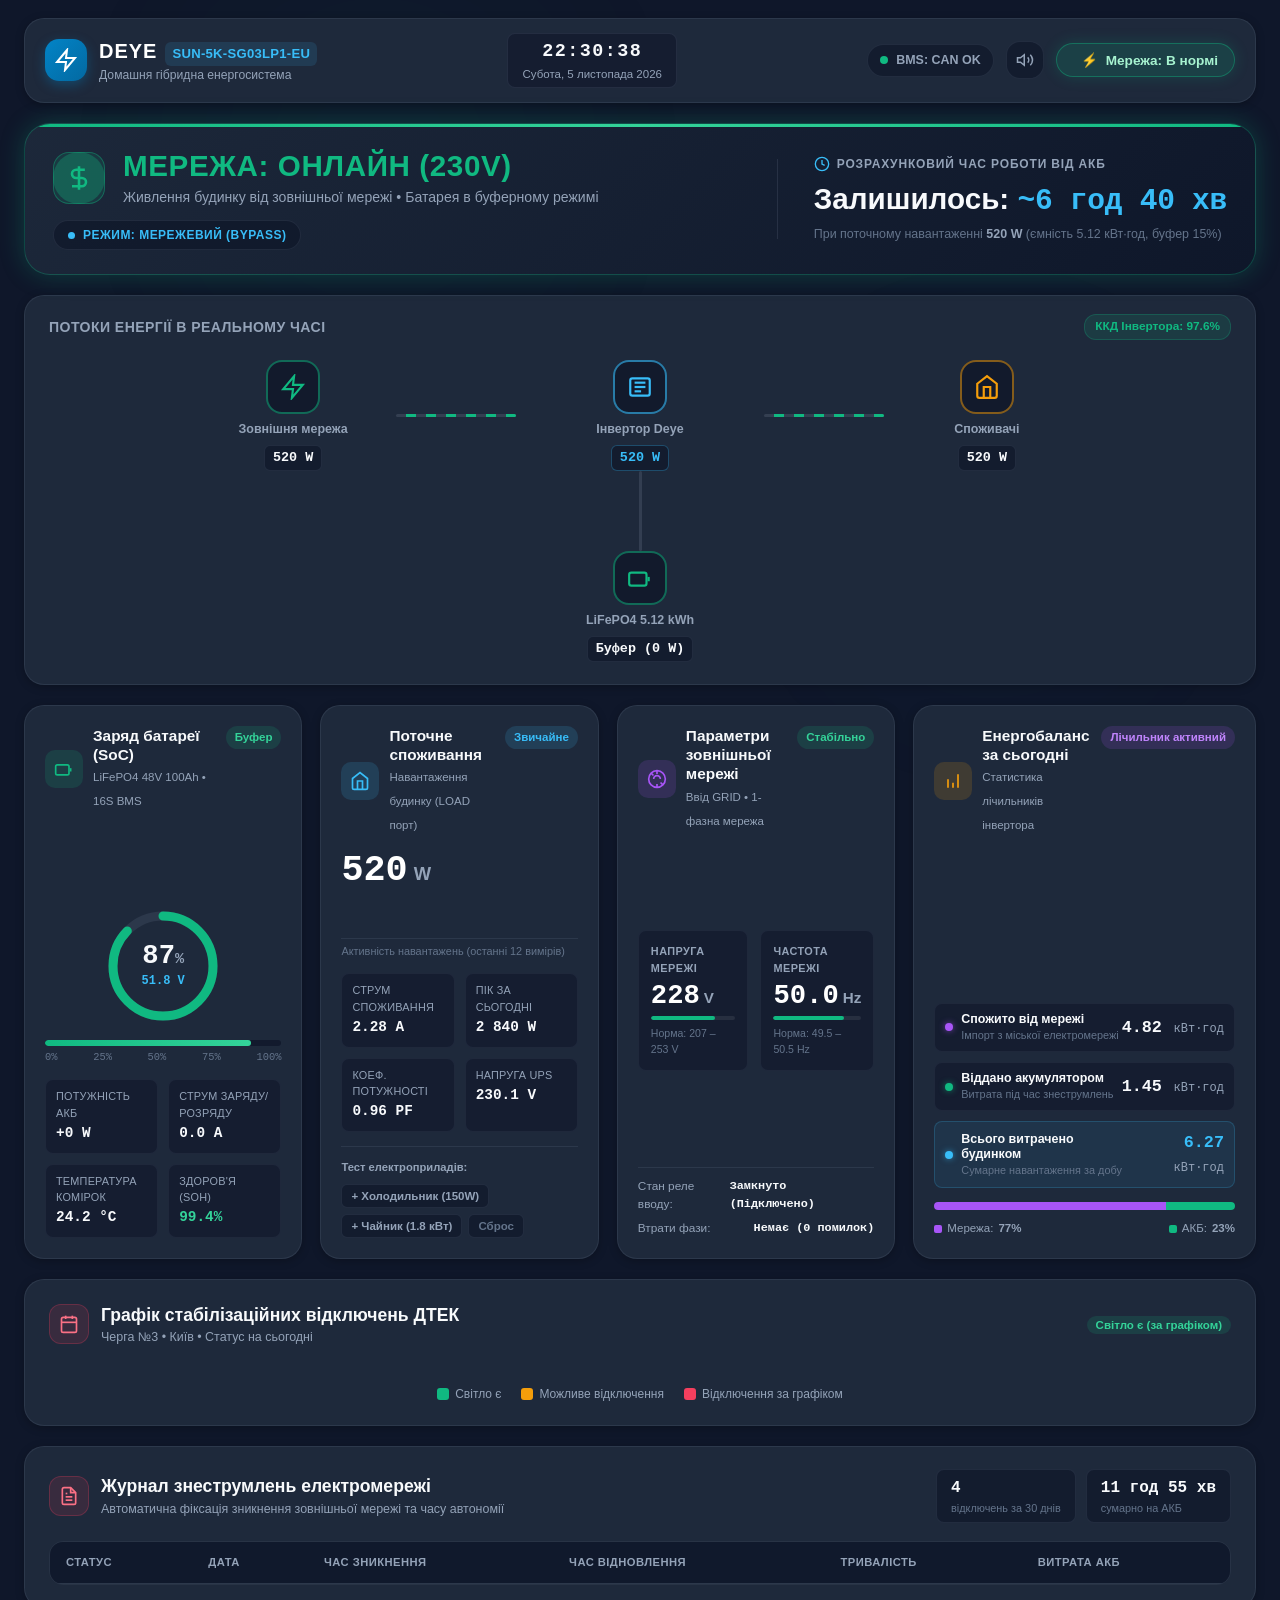
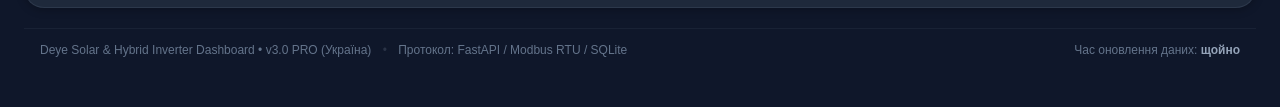
==== index.html @ be6730ac "Add files via upload" ====
<!DOCTYPE html>
<html lang="uk">
<head>
  <meta charset="UTF-8">
  <meta name="viewport" content="width=device-width, initial-scale=1.0, maximum-scale=1.0, user-scalable=no">
  <title>Deye Inverter — Домашня енергосистема</title>
  <link rel="stylesheet" href="styles.css">
</head>
<body>
  <!-- Фонові світлові ефекти -->
  <div class="bg-glow bg-glow-1"></div>
  <div class="bg-glow bg-glow-2"></div>

  <div class="app-container">
    <!-- Шапка сторінки -->
    <header class="header">
      <div class="header-brand">
        <div class="brand-icon">
          <svg viewBox="0 0 24 24" fill="none" stroke="currentColor" stroke-width="2">
            <polygon points="13 2 3 14 12 14 11 22 21 10 12 10 13 2"></polygon>
          </svg>
        </div>
        <div>
          <div class="brand-title">
            <span class="brand-name">DEYE</span>
            <span class="brand-model">SUN-5K-SG03LP1-EU</span>
          </div>
          <div class="brand-subtitle">Домашня гібридна енергосистема</div>
        </div>
      </div>

      <div class="header-center">
        <div class="clock-widget">
          <div class="clock-time" id="clockTime">12:00:00</div>
          <div class="clock-date" id="clockDate">Четвер, 22 жовтня 2026</div>
        </div>
      </div>

      <div class="header-controls">
        <div class="bms-status">
          <span class="status-dot pulse-green" id="bmsDot"></span>
          <span class="bms-text">BMS: CAN OK</span>
        </div>

        <button class="sound-toggle-btn" id="soundToggleBtn" title="Звукові сповіщення">
          <svg id="soundIconOn" viewBox="0 0 24 24" fill="none" stroke="currentColor" stroke-width="2">
            <polygon points="11 5 6 9 2 9 2 15 6 15 11 19 11 5"></polygon>
            <path d="M19.07 4.93a10 10 0 0 1 0 14.14M15.54 8.46a5 5 0 0 1 0 7.07"></path>
          </svg>
          <svg id="soundIconOff" viewBox="0 0 24 24" fill="none" stroke="currentColor" stroke-width="2" class="hidden">
            <polygon points="11 5 6 9 2 9 2 15 6 15 11 19 11 5"></polygon>
            <line x1="23" y1="9" x2="17" y2="15"></line>
            <line x1="17" y1="9" x2="23" y2="15"></line>
          </svg>
        </button>

        <!-- Перемикач симуляції мережі -->
        <div class="sim-switch-wrapper">
          <button class="sim-switch-btn" id="gridToggleBtn" aria-label="Симуляція відключення мережі">
            <span class="switch-slider"></span>
            <span class="switch-content">
              <span class="switch-icon">⚡</span>
              <span class="switch-text" id="gridSwitchText">Мережа: В нормі</span>
            </span>
          </button>
        </div>
      </div>
    </header>

    <!-- 1. Головний баннер статусу мережі та прогнозу роботи -->
    <section class="network-banner" id="networkBanner">
      <div class="banner-main-status">
        <div class="status-indicator-badge" id="statusBadge">
          <span class="radar-ping" id="radarPing"></span>
          <span class="status-icon" id="statusIcon">
            <svg viewBox="0 0 24 24" fill="none" stroke="currentColor" stroke-width="2.2">
              <path d="M12 2v20M17 5H9.5a3.5 3.5 0 0 0 0 7h5a3.5 3.5 0 0 1 0 7H6"></path>
            </svg>
          </span>
          <div class="status-text-group">
            <div class="status-headline" id="gridHeadline">МЕРЕЖА: ОНЛАЙН (230V)</div>
            <div class="status-subtext" id="gridSubtext">Живлення будинку від зовнішньої мережі • Батарея в буферному режимі</div>
          </div>
        </div>

        <div class="status-mode-tag" id="modeTag">
          <span class="mode-bullet"></span>
          <span id="modeTagText">РЕЖИМ: МЕРЕЖЕВИЙ (BYPASS)</span>
        </div>
      </div>

      <div class="banner-divider"></div>

      <div class="banner-runtime">
        <div class="runtime-caption">
          <svg viewBox="0 0 24 24" fill="none" stroke="currentColor" stroke-width="2">
            <circle cx="12" cy="12" r="10"></circle>
            <polyline points="12 6 12 12 16 14"></polyline>
          </svg>
          <span>РОЗРАХУНКОВИЙ ЧАС РОБОТИ ВІД АКБ</span>
        </div>
        <div class="runtime-value" id="runtimeValue">
          Залишилось: <span class="highlight" id="runtimeHighlight">~6 год 40 хв</span>
        </div>
        <div class="runtime-sub" id="runtimeSub">
          При поточному навантаженні <strong id="runtimeLoadRef">520 W</strong> (ємність 5.12 кВт·год, буфер 15%)
        </div>
      </div>
    </section>

    <!-- Схема потоків енергії (Power Flow) -->
    <section class="power-flow-section">
      <div class="flow-card">
        <div class="flow-header">
          <span class="flow-title">Потоки енергії в реальному часі</span>
          <span class="flow-badge" id="inverterEfficiency">ККД Інвертора: 97.6%</span>
        </div>
        <div class="flow-diagram">
          <!-- Вузол: Мережа -->
          <div class="flow-node" id="nodeGrid">
            <div class="node-icon grid-icon">
              <svg viewBox="0 0 24 24" fill="none" stroke="currentColor" stroke-width="2">
                <path d="M13 2L3 14h9l-1 8 10-12h-9l1-8z"></path>
              </svg>
            </div>
            <div class="node-label">Зовнішня мережа</div>
            <div class="node-val" id="flowGridVal">520 W</div>
          </div>

          <!-- Лінія Мережа -> Інвертор -->
          <div class="flow-line-wrap flow-line-left">
            <div class="flow-line" id="lineGridToInv">
              <span class="flow-particles active"></span>
            </div>
          </div>

          <!-- Центральний вузол: Інвертор Deye -->
          <div class="flow-node center-node" id="nodeInverter">
            <div class="node-icon deye-icon">
              <svg viewBox="0 0 24 24" fill="none" stroke="currentColor" stroke-width="2">
                <rect x="3" y="4" width="18" height="16" rx="2"></rect>
                <line x1="7" y1="8" x2="17" y2="8"></line>
                <line x1="7" y1="12" x2="17" y2="12"></line>
                <line x1="7" y1="16" x2="13" y2="16"></line>
              </svg>
            </div>
            <div class="node-label">Інвертор Deye</div>
            <div class="node-val highlight-val" id="flowInverterVal">520 W</div>
          </div>

          <!-- Лінія Інвертор -> Будинок -->
          <div class="flow-line-wrap flow-line-right">
            <div class="flow-line" id="lineInvToHome">
              <span class="flow-particles active"></span>
            </div>
          </div>

          <!-- Вузол: Будинок / Навантаження -->
          <div class="flow-node" id="nodeHome">
            <div class="node-icon home-icon">
              <svg viewBox="0 0 24 24" fill="none" stroke="currentColor" stroke-width="2">
                <path d="M3 9l9-7 9 7v11a2 2 0 0 1-2 2H5a2 2 0 0 1-2-2z"></path>
                <polyline points="9 22 9 12 15 12 15 22"></polyline>
              </svg>
            </div>
            <div class="node-label">Споживачі</div>
            <div class="node-val" id="flowHomeVal">520 W</div>
          </div>

          <!-- Лінія Інвертор <-> Батарея (вертикальна) -->
          <div class="flow-line-wrap flow-line-bottom">
            <div class="flow-line flow-line-vert" id="lineInvToBat">
              <span class="flow-particles" id="batParticles"></span>
            </div>
          </div>

          <!-- Вузол: Батарея (внизу) -->
          <div class="flow-node bottom-node" id="nodeBattery">
            <div class="node-icon bat-icon">
              <svg viewBox="0 0 24 24" fill="none" stroke="currentColor" stroke-width="2">
                <rect x="2" y="7" width="16" height="12" rx="2"></rect>
                <line x1="20" y1="11" x2="20" y2="15"></line>
              </svg>
            </div>
            <div class="node-label">LiFePO4 5.12 kWh</div>
            <div class="node-val" id="flowBatVal">Буфер (0 W)</div>
          </div>
        </div>
      </div>
    </section>

    <!-- 2. Картки ключових параметрів інвертора -->
    <section class="cards-grid">
      <!-- Картка 1: Заряд батареї (SoC) -->
      <article class="metric-card card-battery" id="cardBattery">
        <div class="card-header">
          <div class="card-title-group">
            <div class="card-icon-badge battery-badge">
              <svg viewBox="0 0 24 24" fill="none" stroke="currentColor" stroke-width="2">
                <rect x="2" y="7" width="16" height="12" rx="2"></rect>
                <line x1="20" y1="11" x2="20" y2="15"></line>
              </svg>
            </div>
            <div>
              <h2 class="card-title">Заряд батареї (SoC)</h2>
              <span class="card-subtitle">LiFePO4 48V 100Ah • 16S BMS</span>
            </div>
          </div>
          <span class="card-pill pill-normal" id="batteryStatePill">Буфер</span>
        </div>

        <div class="card-main-metric">
          <div class="battery-dial-container">
            <svg class="battery-circular-gauge" viewBox="0 0 120 120">
              <circle class="gauge-bg" cx="60" cy="60" r="50" />
              <circle class="gauge-fill" id="batteryGaugeFill" cx="60" cy="60" r="50" />
            </svg>
            <div class="gauge-center-text">
              <span class="big-percent" id="batterySocText">87<span class="unit">%</span></span>
              <span class="gauge-state-text" id="batteryVoltsText">51.8 V</span>
            </div>
          </div>

          <div class="battery-details">
            <div class="meter-bar-container">
              <div class="meter-bar-track">
                <div class="meter-bar-fill" id="batteryBarFill" style="width: 87%;"></div>
              </div>
              <div class="meter-ticks">
                <span>0%</span>
                <span>25%</span>
                <span>50%</span>
                <span>75%</span>
                <span>100%</span>
              </div>
            </div>

            <div class="data-mini-grid">
              <div class="data-mini-item">
                <span class="mini-label">Потужність АКБ</span>
                <span class="mini-value" id="batteryPowerText">+0 W</span>
              </div>
              <div class="data-mini-item">
                <span class="mini-label">Струм заряду/розряду</span>
                <span class="mini-value" id="batteryCurrentText">0.0 A</span>
              </div>
              <div class="data-mini-item">
                <span class="mini-label">Температура комірок</span>
                <span class="mini-value" id="batteryTempText">24.2 °C</span>
              </div>
              <div class="data-mini-item">
                <span class="mini-label">Здоров'я (SOH)</span>
                <span class="mini-value color-green">99.4%</span>
              </div>
            </div>
          </div>
        </div>
      </article>

      <!-- Картка 2: Поточне споживання -->
      <article class="metric-card card-load" id="cardLoad">
        <div class="card-header">
          <div class="card-title-group">
            <div class="card-icon-badge load-badge">
              <svg viewBox="0 0 24 24" fill="none" stroke="currentColor" stroke-width="2">
                <path d="M3 9l9-7 9 7v11a2 2 0 0 1-2 2H5a2 2 0 0 1-2-2z"></path>
                <polyline points="9 22 9 12 15 12 15 22"></polyline>
              </svg>
            </div>
            <div>
              <h2 class="card-title">Поточне споживання</h2>
              <span class="card-subtitle">Навантаження будинку (LOAD порт)</span>
            </div>
          </div>
          <span class="card-pill pill-blue" id="loadStatusPill">Звичайне</span>
        </div>

        <div class="card-main-metric vertical-stack">
          <div class="large-value-display">
            <span class="value-number" id="homeLoadPower">520</span>
            <span class="value-unit">W</span>
          </div>

          <div class="load-sparkline-wrap">
            <div class="sparkline-bar-group" id="sparklineBars">
              <!-- Динамічно заповнюється в app.js -->
            </div>
            <div class="sparkline-sub">Активність навантажень (останні 12 вимірів)</div>
          </div>

          <div class="data-mini-grid">
            <div class="data-mini-item">
              <span class="mini-label">Струм споживання</span>
              <span class="mini-value" id="homeLoadCurrent">2.28 A</span>
            </div>
            <div class="data-mini-item">
              <span class="mini-label">Пік за сьогодні</span>
              <span class="mini-value" id="homePeakLoad">2 840 W</span>
            </div>
            <div class="data-mini-item">
              <span class="mini-label">Коеф. потужності</span>
              <span class="mini-value">0.96 PF</span>
            </div>
            <div class="data-mini-item">
              <span class="mini-label">Напруга UPS</span>
              <span class="mini-value" id="homeUpsVoltage">230.1 V</span>
            </div>
          </div>

          <!-- Швидкі симулятори навантажень -->
          <div class="quick-load-controls">
            <span class="quick-label">Тест електроприладів:</span>
            <div class="load-buttons-group">
              <button class="load-btn" data-device="fridge" id="btnFridge">+ Холодильник (150W)</button>
              <button class="load-btn" data-device="kettle" id="btnKettle">+ Чайник (1.8 кВт)</button>
              <button class="load-btn reset-btn" id="btnResetLoad">Сброс</button>
            </div>
          </div>
        </div>
      </article>

      <!-- Картка 3: Напруга та частота мережі -->
      <article class="metric-card card-grid" id="cardGrid">
        <div class="card-header">
          <div class="card-title-group">
            <div class="card-icon-badge grid-badge">
              <svg viewBox="0 0 24 24" fill="none" stroke="currentColor" stroke-width="2">
                <circle cx="12" cy="12" r="10"></circle>
                <path d="M8 12a4 4 0 0 1 8 0"></path>
                <path d="M12 2v4M12 18v4M4.93 4.93l2.83 2.83M16.24 16.24l2.83 2.83"></path>
              </svg>
            </div>
            <div>
              <h2 class="card-title">Параметри зовнішньої мережі</h2>
              <span class="card-subtitle">Ввід GRID • 1-фазна мережа</span>
            </div>
          </div>
          <span class="card-pill pill-green" id="gridQualityPill">Стабільно</span>
        </div>

        <div class="card-main-metric grid-params-split">
          <div class="param-half">
            <span class="param-title">НАПРУГА МЕРЕЖІ</span>
            <div class="param-big-val">
              <span class="value-number" id="gridVolts">228</span>
              <span class="value-unit">V</span>
            </div>
            <div class="param-status-bar">
              <div class="param-gauge-bar" id="gridVoltsBar" style="width: 76%;"></div>
            </div>
            <span class="param-norm">Норма: 207 – 253 V</span>
          </div>

          <div class="param-half">
            <span class="param-title">ЧАСТОТА МЕРЕЖІ</span>
            <div class="param-big-val">
              <span class="value-number" id="gridFreq">50.0</span>
              <span class="value-unit">Hz</span>
            </div>
            <div class="param-status-bar">
              <div class="param-gauge-bar" id="gridFreqBar" style="width: 80%;"></div>
            </div>
            <span class="param-norm">Норма: 49.5 – 50.5 Hz</span>
          </div>
        </div>

        <div class="grid-card-footer">
          <div class="grid-info-row">
            <span class="info-label">Стан реле вводу:</span>
            <span class="info-val" id="gridRelayState">Замкнуто (Підключено)</span>
          </div>
          <div class="grid-info-row">
            <span class="info-label">Втрати фази:</span>
            <span class="info-val" id="gridPhaseLoss">Немає (0 помилок)</span>
          </div>
        </div>
      </article>

      <!-- Картка 4: Спожито за сьогодні -->
      <article class="metric-card card-energy" id="cardEnergy">
        <div class="card-header">
          <div class="card-title-group">
            <div class="card-icon-badge energy-badge">
              <svg viewBox="0 0 24 24" fill="none" stroke="currentColor" stroke-width="2">
                <path d="M12 20v-6M6 20V10M18 20V4"></path>
              </svg>
            </div>
            <div>
              <h2 class="card-title">Енергобаланс за сьогодні</h2>
              <span class="card-subtitle">Статистика лічильників інвертора</span>
            </div>
          </div>
          <span class="card-pill pill-violet">Лічильник активний</span>
        </div>

        <div class="card-main-metric energy-details-stack">
          <!-- Від мережі -->
          <div class="energy-row">
            <div class="energy-row-info">
              <div class="energy-icon-bullet grid-bullet"></div>
              <div>
                <div class="energy-row-title">Спожито від мережі</div>
                <div class="energy-row-desc">Імпорт з міської електромережі</div>
              </div>
            </div>
            <div class="energy-row-val">
              <span class="energy-num" id="energyGridToday">4.82</span>
              <span class="energy-unit">кВт·год</span>
            </div>
          </div>

          <!-- Від батареї -->
          <div class="energy-row">
            <div class="energy-row-info">
              <div class="energy-icon-bullet bat-bullet"></div>
              <div>
                <div class="energy-row-title">Віддано акумулятором</div>
                <div class="energy-row-desc">Витрата під час знеструмлень</div>
              </div>
            </div>
            <div class="energy-row-val">
              <span class="energy-num" id="energyBatToday">1.45</span>
              <span class="energy-unit">кВт·год</span>
            </div>
          </div>

          <!-- Разом будинок -->
          <div class="energy-row total-row">
            <div class="energy-row-info">
              <div class="energy-icon-bullet home-bullet"></div>
              <div>
                <div class="energy-row-title">Всього витрачено будинком</div>
                <div class="energy-row-desc">Сумарне навантаження за добу</div>
              </div>
            </div>
            <div class="energy-row-val">
              <span class="energy-num highlight-num" id="energyTotalToday">6.27</span>
              <span class="energy-unit">кВт·год</span>
            </div>
          </div>

          <!-- Прогрес співвідношення джерел -->
          <div class="energy-ratio-bar">
            <div class="ratio-segment ratio-grid" id="ratioGridBar" style="width: 77%;" title="Мережа: 77%"></div>
            <div class="ratio-segment ratio-bat" id="ratioBatBar" style="width: 23%;" title="Батарея: 23%"></div>
          </div>
          <div class="ratio-legend">
            <span class="legend-item"><span class="legend-color grid-bg"></span> Мережа: <strong id="ratioGridPercent">77%</strong></span>
            <span class="legend-item"><span class="legend-color bat-bg"></span> АКБ: <strong id="ratioBatPercent">23%</strong></span>
          </div>
        </div>
      </article>
    </section>

    <!-- Блок: Графік відключень ДТЕК -->
    <section class="dtek-schedule-section">
      <div class="section-header">
        <div class="section-title-wrap">
          <div class="section-icon dtek-icon-badge">
            <svg viewBox="0 0 24 24" fill="none" stroke="currentColor" stroke-width="2">
              <rect x="3" y="4" width="18" height="18" rx="2" ry="2"></rect>
              <line x1="16" y1="2" x2="16" y2="6"></line>
              <line x1="8" y1="2" x2="8" y2="6"></line>
              <line x1="3" y1="10" x2="21" y2="10"></line>
            </svg>
          </div>
          <div>
            <h2 class="section-title">Графік стабілізаційних відключень ДТЕК</h2>
            <div class="section-subtitle" id="dtekSubtitle">Черга №3 • Київ • Статус на сьогодні</div>
          </div>
        </div>

        <div class="dtek-status-pill-wrap">
          <span class="card-pill pill-green" id="dtekStatusPill">Світло є (за графіком)</span>
        </div>
      </div>

      <!-- Погодинна шкала ДТЕК (00 - 23) -->
      <div class="dtek-timeline-container">
        <div class="dtek-hours-grid" id="dtekHoursGrid">
          <!-- Заповнюється динамічно з app.js -->
        </div>
        <div class="dtek-legend">
          <span class="dtek-leg-item"><span class="dtek-box box-yes"></span> Світло є</span>
          <span class="dtek-leg-item"><span class="dtek-box box-maybe"></span> Можливе відключення</span>
          <span class="dtek-leg-item"><span class="dtek-box box-no"></span> Відключення за графіком</span>
        </div>
      </div>
    </section>

    <!-- 3. Журнал знеструмлень (Історія блек-аутів) -->
    <section class="outage-section">
      <div class="section-header">
        <div class="section-title-wrap">
          <div class="section-icon">
            <svg viewBox="0 0 24 24" fill="none" stroke="currentColor" stroke-width="2">
              <path d="M14 2H6a2 2 0 0 0-2 2v16a2 2 0 0 0 2 2h12a2 2 0 0 0 2-2V8z"></path>
              <polyline points="14 2 14 8 20 8"></polyline>
              <line x1="16" y1="13" x2="8" y2="13"></line>
              <line x1="16" y1="17" x2="8" y2="17"></line>
              <polyline points="10 9 9 9 8 9"></polyline>
            </svg>
          </div>
          <div>
            <h2 class="section-title">Журнал знеструмлень електромережі</h2>
            <div class="section-subtitle">Автоматична фіксація зникнення зовнішньої мережі та часу автономії</div>
          </div>
        </div>

        <div class="outage-summary-stats">
          <div class="summary-stat-badge">
            <span class="stat-num" id="outageCountThisWeek">4</span>
            <span class="stat-label">відключень за 30 днів</span>
          </div>
          <div class="summary-stat-badge">
            <span class="stat-num" id="outageTotalHours">11 год 55 хв</span>
            <span class="stat-label">сумарно на АКБ</span>
          </div>
        </div>
      </div>

      <!-- Таблиця журналу -->
      <div class="table-container">
        <table class="outage-table">
          <thead>
            <tr>
              <th>Статус</th>
              <th>Дата</th>
              <th>Час зникнення</th>
              <th>Час відновлення</th>
              <th>Тривалість</th>
              <th>Витрата АКБ</th>
            </tr>
          </thead>
          <tbody id="outageLogBody">
            <!-- Записи генеруються динамічно через API -->
          </tbody>
        </table>
      </div>
    </section>

    <!-- Підвал -->
    <footer class="footer">
      <div class="footer-left">
        <span>Deye Solar & Hybrid Inverter Dashboard • v3.0 PRO (Україна)</span>
        <span class="footer-separator">•</span>
        <span>Протокол: FastAPI / Modbus RTU / SQLite</span>
      </div>
      <div class="footer-right">
        <span>Час оновлення даних: <strong id="lastUpdateTs">щойно</strong></span>
      </div>
    </footer>
  </div>

  <!-- Контейнер спливаючих push-сповіщень -->
  <div class="toast-container" id="toastContainer"></div>

  <script src="app.js"></script>
</body>
</html>
---- styles.css ----
/* ==========================================================================
   Deye Inverter Home Energy System — Dark Theme & Responsive Stylesheet
   Palette: Background #0f172a, Cards #1e293b, Text #f8fafc / #94a3b8
   ========================================================================== */

:root {
  --bg-main: #0f172a;
  --bg-card: #1e293b;
  --bg-card-hover: #24344d;
  --bg-subtle: #334155;
  --bg-surface: rgba(30, 41, 59, 0.7);

  --border-card: rgba(148, 163, 184, 0.12);
  --border-focus: rgba(56, 189, 248, 0.5);

  --text-main: #f8fafc;
  --text-muted: #94a3b8;
  --text-dim: #64748b;

  --color-online: #10b981;
  --color-online-glow: rgba(16, 185, 129, 0.25);
  --color-online-bg: rgba(16, 185, 129, 0.12);

  --color-offline: #f43f5e;
  --color-offline-glow: rgba(244, 63, 94, 0.35);
  --color-offline-bg: rgba(244, 63, 94, 0.15);

  --color-warning: #f59e0b;
  --color-warning-glow: rgba(245, 158, 11, 0.25);

  --color-cyan: #38bdf8;
  --color-violet: #a855f7;
  --color-blue: #3b82f6;

  --radius-sm: 8px;
  --radius-md: 14px;
  --radius-lg: 20px;
  --radius-xl: 26px;

  --font-sans: -apple-system, BlinkMacSystemFont, "Segoe UI", Roboto, "Helvetica Neue", Arial, sans-serif;
  --font-mono: ui-monospace, SFMono-Regular, Menlo, Monaco, Consolas, "Liberation Mono", "Courier New", monospace;

  --shadow-sm: 0 2px 8px rgba(0, 0, 0, 0.25);
  --shadow-md: 0 8px 24px rgba(0, 0, 0, 0.35);
  --shadow-lg: 0 16px 36px rgba(0, 0, 0, 0.45);
  --shadow-glow-green: 0 0 25px rgba(16, 185, 129, 0.25);
  --shadow-glow-red: 0 0 35px rgba(244, 63, 94, 0.3);

  --transition-fast: 0.18s ease;
  --transition-normal: 0.3s cubic-bezier(0.16, 1, 0.3, 1);
}

/* Сброс і базові параметри */
*, *::before, *::after {
  box-sizing: border-box;
  margin: 0;
  padding: 0;
  -webkit-font-smoothing: antialiased;
  -moz-osx-font-smoothing: grayscale;
}

html, body {
  min-height: 100vh;
  background-color: var(--bg-main);
  color: var(--text-main);
  font-family: var(--font-sans);
  line-height: 1.5;
  overflow-x: hidden;
  position: relative;
}

/* Декоративне фонове свічення */
.bg-glow {
  position: fixed;
  border-radius: 50%;
  pointer-events: none;
  filter: blur(120px);
  z-index: 0;
  opacity: 0.4;
  transition: opacity 0.8s ease, background 0.8s ease;
}

.bg-glow-1 {
  width: 500px;
  height: 500px;
  top: -100px;
  left: 10%;
  background: radial-gradient(circle, rgba(16, 185, 129, 0.15) 0%, transparent 70%);
}

.bg-glow-2 {
  width: 450px;
  height: 450px;
  top: 300px;
  right: 5%;
  background: radial-gradient(circle, rgba(56, 189, 248, 0.12) 0%, transparent 70%);
}

body.blackout-active .bg-glow-1 {
  background: radial-gradient(circle, rgba(244, 63, 94, 0.25) 0%, transparent 70%);
  opacity: 0.6;
}

body.blackout-active .bg-glow-2 {
  background: radial-gradient(circle, rgba(245, 158, 11, 0.18) 0%, transparent 70%);
}

/* Основний контейнер додатку */
.app-container {
  position: relative;
  z-index: 1;
  max-width: 1440px;
  margin: 0 auto;
  padding: 18px 24px 36px 24px;
  display: flex;
  flex-direction: column;
  gap: 20px;
}

/* ==========================================================================
   Шапка (Header)
   ========================================================================== */
.header {
  display: flex;
  align-items: center;
  justify-content: space-between;
  gap: 16px;
  padding: 14px 20px;
  background: var(--bg-card);
  border: 1px solid var(--border-card);
  border-radius: var(--radius-lg);
  box-shadow: var(--shadow-sm);
  backdrop-filter: blur(8px);
}

.header-brand {
  display: flex;
  align-items: center;
  gap: 12px;
}

.brand-icon {
  width: 42px;
  height: 42px;
  border-radius: var(--radius-md);
  background: linear-gradient(135deg, #0284c7 0%, #0369a1 100%);
  display: flex;
  align-items: center;
  justify-content: center;
  color: #fff;
  box-shadow: 0 4px 12px rgba(2, 132, 199, 0.35);
  flex-shrink: 0;
}

.brand-icon svg {
  width: 24px;
  height: 24px;
}

.brand-title {
  display: flex;
  align-items: baseline;
  gap: 8px;
}

.brand-name {
  font-weight: 800;
  font-size: 1.25rem;
  letter-spacing: 0.05em;
  color: #fff;
}

.brand-model {
  font-size: 0.82rem;
  font-weight: 600;
  color: var(--color-cyan);
  background: rgba(56, 189, 248, 0.12);
  padding: 2px 7px;
  border-radius: 6px;
  letter-spacing: 0.02em;
}

.brand-subtitle {
  font-size: 0.76rem;
  color: var(--text-muted);
}

.header-center {
  display: flex;
  align-items: center;
}

.clock-widget {
  text-align: center;
  padding: 4px 14px;
  background: rgba(15, 23, 42, 0.6);
  border: 1px solid var(--border-card);
  border-radius: var(--radius-sm);
}

.clock-time {
  font-family: var(--font-mono);
  font-size: 1.15rem;
  font-weight: 700;
  letter-spacing: 0.08em;
  color: var(--text-main);
}

.clock-date {
  font-size: 0.72rem;
  color: var(--text-muted);
}

.header-controls {
  display: flex;
  align-items: center;
  gap: 12px;
}

.bms-status {
  display: flex;
  align-items: center;
  gap: 8px;
  padding: 6px 12px;
  background: rgba(15, 23, 42, 0.7);
  border: 1px solid var(--border-card);
  border-radius: 20px;
  font-size: 0.78rem;
  font-weight: 600;
  color: var(--text-muted);
}

.status-dot {
  width: 8px;
  height: 8px;
  border-radius: 50%;
  background: var(--color-online);
}

.pulse-green {
  box-shadow: 0 0 0 0 rgba(16, 185, 129, 0.7);
  animation: pulse-ring 2s infinite;
}

@keyframes pulse-ring {
  0% { box-shadow: 0 0 0 0 rgba(16, 185, 129, 0.7); }
  70% { box-shadow: 0 0 0 6px rgba(16, 185, 129, 0); }
  100% { box-shadow: 0 0 0 0 rgba(16, 185, 129, 0); }
}

.sound-toggle-btn {
  width: 38px;
  height: 38px;
  border-radius: var(--radius-md);
  background: rgba(15, 23, 42, 0.7);
  border: 1px solid var(--border-card);
  color: var(--text-muted);
  cursor: pointer;
  display: flex;
  align-items: center;
  justify-content: center;
  transition: var(--transition-fast);
}

.sound-toggle-btn:hover {
  background: var(--bg-subtle);
  color: var(--text-main);
}

.sound-toggle-btn svg {
  width: 18px;
  height: 18px;
}

/* Кнопка симулятора відключення мережі */
.sim-switch-wrapper {
  position: relative;
}

.sim-switch-btn {
  display: flex;
  align-items: center;
  gap: 8px;
  padding: 8px 16px;
  background: rgba(16, 185, 129, 0.16);
  border: 1px solid rgba(16, 185, 129, 0.4);
  border-radius: 30px;
  color: #a7f3d0;
  font-family: var(--font-sans);
  font-size: 0.85rem;
  font-weight: 700;
  cursor: pointer;
  box-shadow: 0 0 15px rgba(16, 185, 129, 0.2);
  transition: all var(--transition-normal);
  user-select: none;
}

.sim-switch-btn:hover {
  background: rgba(16, 185, 129, 0.25);
  border-color: rgba(16, 185, 129, 0.7);
  transform: translateY(-1px);
}

.sim-switch-btn:active {
  transform: translateY(1px);
}

.sim-switch-btn.active-blackout {
  background: rgba(244, 63, 94, 0.22);
  border-color: rgba(244, 63, 94, 0.65);
  color: #fecdd3;
  box-shadow: 0 0 20px rgba(244, 63, 94, 0.4);
  animation: glow-pulse-red 2s infinite;
}

@keyframes glow-pulse-red {
  0% { box-shadow: 0 0 12px rgba(244, 63, 94, 0.3); }
  50% { box-shadow: 0 0 24px rgba(244, 63, 94, 0.6); }
  100% { box-shadow: 0 0 12px rgba(244, 63, 94, 0.3); }
}

.switch-content {
  display: flex;
  align-items: center;
  gap: 8px;
}

/* ==========================================================================
   1. Головний баннер статусу мережі (Network Hero Banner)
   ========================================================================== */
.network-banner {
  display: flex;
  align-items: center;
  justify-content: space-between;
  gap: 24px;
  padding: 24px 28px;
  background: linear-gradient(135deg, rgba(30, 41, 59, 0.95) 0%, rgba(15, 23, 42, 0.95) 100%);
  border: 1px solid rgba(16, 185, 129, 0.3);
  border-radius: var(--radius-xl);
  box-shadow: var(--shadow-glow-green);
  transition: all 0.4s ease;
  position: relative;
  overflow: hidden;
}

.network-banner::before {
  content: "";
  position: absolute;
  top: 0;
  left: 0;
  right: 0;
  height: 3px;
  background: linear-gradient(90deg, #10b981 0%, #34d399 50%, #10b981 100%);
  transition: all 0.4s ease;
}

body.blackout-active .network-banner {
  border-color: rgba(244, 63, 94, 0.5);
  box-shadow: var(--shadow-glow-red);
}

body.blackout-active .network-banner::before {
  background: linear-gradient(90deg, #f43f5e 0%, #fb7185 50%, #f43f5e 100%);
}

.banner-main-status {
  display: flex;
  flex-direction: column;
  gap: 12px;
  flex: 1;
}

.status-indicator-badge {
  display: flex;
  align-items: center;
  gap: 18px;
  position: relative;
}

.radar-ping {
  position: absolute;
  left: 0;
  top: 50%;
  transform: translateY(-50%);
  width: 52px;
  height: 52px;
  border-radius: 50%;
  background: rgba(16, 185, 129, 0.3);
  animation: radar-ping 2s cubic-bezier(0, 0, 0.2, 1) infinite;
  pointer-events: none;
}

@keyframes radar-ping {
  75%, 100% {
    transform: translateY(-50%) scale(1.6);
    opacity: 0;
  }
}

body.blackout-active .radar-ping {
  background: rgba(244, 63, 94, 0.4);
  animation: radar-ping 1.2s cubic-bezier(0, 0, 0.2, 1) infinite;
}

.status-icon {
  width: 52px;
  height: 52px;
  border-radius: 16px;
  background: var(--color-online-bg);
  border: 1px solid rgba(16, 185, 129, 0.4);
  display: flex;
  align-items: center;
  justify-content: center;
  color: var(--color-online);
  position: relative;
  z-index: 1;
  flex-shrink: 0;
  transition: all 0.3s ease;
}

body.blackout-active .status-icon {
  background: var(--color-offline-bg);
  border-color: rgba(244, 63, 94, 0.5);
  color: var(--color-offline);
}

.status-icon svg {
  width: 28px;
  height: 28px;
}

.status-text-group {
  position: relative;
  z-index: 1;
}

.status-headline {
  font-size: 1.85rem;
  font-weight: 800;
  letter-spacing: 0.02em;
  color: var(--color-online);
  line-height: 1.2;
  transition: color 0.3s ease;
}

body.blackout-active .status-headline {
  color: var(--color-offline);
  animation: blink-soft 2.5s infinite ease-in-out;
}

@keyframes blink-soft {
  0%, 100% { opacity: 1; }
  50% { opacity: 0.85; }
}

.status-subtext {
  font-size: 0.88rem;
  color: var(--text-muted);
  margin-top: 4px;
}

.status-mode-tag {
  align-self: flex-start;
  display: inline-flex;
  align-items: center;
  gap: 8px;
  padding: 5px 14px;
  background: rgba(15, 23, 42, 0.7);
  border: 1px solid var(--border-card);
  border-radius: 30px;
  font-size: 0.75rem;
  font-weight: 700;
  letter-spacing: 0.04em;
  color: var(--color-cyan);
}

.mode-bullet {
  width: 7px;
  height: 7px;
  border-radius: 50%;
  background: var(--color-cyan);
}

body.blackout-active .status-mode-tag {
  background: rgba(245, 158, 11, 0.15);
  border-color: rgba(245, 158, 11, 0.4);
  color: #fbbf24;
}

body.blackout-active .mode-bullet {
  background: #fbbf24;
  box-shadow: 0 0 8px #fbbf24;
}

.banner-divider {
  width: 1px;
  height: 80px;
  background: rgba(148, 163, 184, 0.15);
}

.banner-runtime {
  display: flex;
  flex-direction: column;
  justify-content: center;
  min-width: 320px;
  padding-left: 12px;
}

.runtime-caption {
  display: flex;
  align-items: center;
  gap: 7px;
  font-size: 0.75rem;
  font-weight: 700;
  letter-spacing: 0.07em;
  color: var(--text-muted);
  text-transform: uppercase;
}

.runtime-caption svg {
  width: 16px;
  height: 16px;
  color: var(--color-cyan);
}

.runtime-value {
  font-size: 1.85rem;
  font-weight: 800;
  color: var(--text-main);
  margin: 4px 0 2px 0;
  font-family: var(--font-sans);
}

.runtime-value .highlight {
  color: #38bdf8;
  font-family: var(--font-mono);
  letter-spacing: -0.01em;
  transition: color 0.3s ease;
}

body.blackout-active .runtime-value .highlight {
  color: #fbbf24;
}

.runtime-sub {
  font-size: 0.78rem;
  color: var(--text-dim);
}

.runtime-sub strong {
  color: var(--text-muted);
}

/* ==========================================================================
   Схема потоків енергії (Power Flow Widget)
   ========================================================================== */
.power-flow-section {
  width: 100%;
}

.flow-card {
  background: var(--bg-card);
  border: 1px solid var(--border-card);
  border-radius: var(--radius-lg);
  padding: 18px 24px 22px 24px;
  box-shadow: var(--shadow-sm);
}

.flow-header {
  display: flex;
  align-items: center;
  justify-content: space-between;
  margin-bottom: 20px;
}

.flow-title {
  font-size: 0.88rem;
  font-weight: 700;
  color: var(--text-muted);
  letter-spacing: 0.03em;
  text-transform: uppercase;
}

.flow-badge {
  font-size: 0.74rem;
  font-weight: 600;
  color: var(--color-online);
  background: var(--color-online-bg);
  padding: 3px 10px;
  border-radius: 12px;
  border: 1px solid rgba(16, 185, 129, 0.25);
}

.flow-diagram {
  position: relative;
  display: grid;
  grid-template-columns: 1fr 120px 1.2fr 120px 1fr;
  grid-template-rows: auto 80px auto;
  align-items: center;
  justify-items: center;
  max-width: 900px;
  margin: 0 auto;
}

.flow-node {
  display: flex;
  flex-direction: column;
  align-items: center;
  text-align: center;
  gap: 6px;
  position: relative;
  z-index: 2;
  transition: all var(--transition-normal);
}

.node-icon {
  width: 54px;
  height: 54px;
  border-radius: 16px;
  background: rgba(15, 23, 42, 0.8);
  border: 2px solid var(--border-card);
  display: flex;
  align-items: center;
  justify-content: center;
  transition: all var(--transition-normal);
}

.node-icon svg {
  width: 26px;
  height: 26px;
}

.grid-icon { color: var(--color-online); border-color: rgba(16, 185, 129, 0.5); }
.deye-icon { color: var(--color-cyan); border-color: rgba(56, 189, 248, 0.6); }
.home-icon { color: #f59e0b; border-color: rgba(245, 158, 11, 0.5); }
.bat-icon { color: #10b981; border-color: rgba(16, 185, 129, 0.5); }

body.blackout-active .grid-icon {
  color: var(--text-dim);
  border-color: rgba(100, 116, 139, 0.3);
  opacity: 0.5;
}

body.blackout-active .bat-icon {
  color: #f59e0b;
  border-color: rgba(245, 158, 11, 0.7);
  box-shadow: 0 0 16px rgba(245, 158, 11, 0.3);
}

.node-label {
  font-size: 0.78rem;
  font-weight: 600;
  color: var(--text-muted);
}

.node-val {
  font-family: var(--font-mono);
  font-size: 0.84rem;
  font-weight: 700;
  color: var(--text-main);
  background: rgba(15, 23, 42, 0.7);
  padding: 2px 8px;
  border-radius: 6px;
  border: 1px solid var(--border-card);
}

.highlight-val {
  color: var(--color-cyan);
  border-color: rgba(56, 189, 248, 0.3);
}

#nodeGrid { grid-column: 1; grid-row: 1; }
.flow-line-left { grid-column: 2; grid-row: 1; }
#nodeInverter { grid-column: 3; grid-row: 1; }
.flow-line-right { grid-column: 4; grid-row: 1; }
#nodeHome { grid-column: 5; grid-row: 1; }

.flow-line-bottom {
  grid-column: 3;
  grid-row: 2;
  height: 100%;
  display: flex;
  justify-content: center;
}

#nodeBattery {
  grid-column: 3;
  grid-row: 3;
}

.flow-line-wrap {
  width: 100%;
  display: flex;
  align-items: center;
  justify-content: center;
  position: relative;
  z-index: 1;
}

.flow-line {
  position: relative;
  width: 100%;
  height: 3px;
  background: rgba(148, 163, 184, 0.18);
  border-radius: 2px;
  overflow: hidden;
}

.flow-line-vert {
  width: 3px;
  height: 100%;
}

.flow-particles {
  position: absolute;
  top: 0;
  left: 0;
  right: 0;
  bottom: 0;
}

.flow-particles.active {
  background: repeating-linear-gradient(
    90deg,
    transparent,
    transparent 10px,
    var(--color-online) 10px,
    var(--color-online) 20px
  );
  animation: flow-anim 0.8s linear infinite;
}

@keyframes flow-anim {
  0% { background-position: 0 0; }
  100% { background-position: 40px 0; }
}

.flow-particles.bat-discharging {
  background: repeating-linear-gradient(
    0deg,
    transparent,
    transparent 8px,
    var(--color-warning) 8px,
    var(--color-warning) 16px
  );
  animation: flow-up 0.8s linear infinite;
}

@keyframes flow-up {
  0% { background-position: 0 32px; }
  100% { background-position: 0 0; }
}

body.blackout-active .flow-particles.grid-flow-off {
  opacity: 0;
  animation: none;
}

/* ==========================================================================
   2. Картки ключових параметрів
   ========================================================================== */
.cards-grid {
  display: grid;
  grid-template-columns: repeat(4, 1fr);
  gap: 18px;
}

.metric-card {
  background: var(--bg-card);
  border: 1px solid var(--border-card);
  border-radius: var(--radius-lg);
  padding: 20px;
  display: flex;
  flex-direction: column;
  justify-content: space-between;
  box-shadow: var(--shadow-sm);
  transition: transform var(--transition-fast), border-color var(--transition-fast), box-shadow var(--transition-fast);
  position: relative;
}

.metric-card:hover {
  border-color: rgba(148, 163, 184, 0.25);
  box-shadow: var(--shadow-md);
  transform: translateY(-2px);
}

.card-header {
  display: flex;
  align-items: flex-start;
  justify-content: space-between;
  gap: 12px;
  margin-bottom: 16px;
}

.card-title-group {
  display: flex;
  align-items: center;
  gap: 10px;
}

.card-icon-badge {
  width: 38px;
  height: 38px;
  border-radius: 10px;
  display: flex;
  align-items: center;
  justify-content: center;
  flex-shrink: 0;
}

.card-icon-badge svg {
  width: 20px;
  height: 20px;
}

.battery-badge { background: rgba(16, 185, 129, 0.15); color: #10b981; }
.load-badge { background: rgba(56, 189, 248, 0.15); color: #38bdf8; }
.grid-badge { background: rgba(168, 85, 247, 0.15); color: #a855f7; }
.energy-badge { background: rgba(245, 158, 11, 0.15); color: #f59e0b; }

.card-title {
  font-size: 0.96rem;
  font-weight: 700;
  color: var(--text-main);
  line-height: 1.25;
}

.card-subtitle {
  font-size: 0.72rem;
  color: var(--text-muted);
}

.card-pill {
  font-size: 0.72rem;
  font-weight: 700;
  padding: 3px 9px;
  border-radius: 12px;
  white-space: nowrap;
}

.pill-normal { background: rgba(16, 185, 129, 0.15); color: #34d399; }
.pill-blue { background: rgba(56, 189, 248, 0.15); color: #38bdf8; }
.pill-green { background: rgba(16, 185, 129, 0.15); color: #34d399; }
.pill-violet { background: rgba(168, 85, 247, 0.15); color: #c084fc; }
.pill-warning { background: rgba(245, 158, 11, 0.2); color: #fbbf24; }
.pill-danger { background: rgba(244, 63, 94, 0.2); color: #fb7185; }

/* Картка 1: Батарея */
.battery-dial-container {
  position: relative;
  width: 120px;
  height: 120px;
  margin: 0 auto 14px auto;
  display: flex;
  align-items: center;
  justify-content: center;
}

.battery-circular-gauge {
  width: 100%;
  height: 100%;
  transform: rotate(-90deg);
}

.gauge-bg {
  fill: none;
  stroke: rgba(148, 163, 184, 0.12);
  stroke-width: 9;
}

.gauge-fill {
  fill: none;
  stroke: #10b981;
  stroke-width: 9;
  stroke-linecap: round;
  stroke-dasharray: 314;
  stroke-dashoffset: 40;
  transition: stroke-dashoffset 0.8s ease, stroke 0.4s ease;
}

.gauge-center-text {
  position: absolute;
  display: flex;
  flex-direction: column;
  align-items: center;
  justify-content: center;
}

.big-percent {
  font-family: var(--font-mono);
  font-size: 1.7rem;
  font-weight: 800;
  color: var(--text-main);
  line-height: 1;
}

.big-percent .unit {
  font-size: 0.95rem;
  color: var(--text-muted);
}

.gauge-state-text {
  font-size: 0.75rem;
  font-weight: 600;
  color: var(--color-cyan);
  margin-top: 3px;
  font-family: var(--font-mono);
}

.meter-bar-container {
  margin-bottom: 14px;
}

.meter-bar-track {
  width: 100%;
  height: 6px;
  background: rgba(15, 23, 42, 0.8);
  border-radius: 4px;
  overflow: hidden;
}

.meter-bar-fill {
  height: 100%;
  background: linear-gradient(90deg, #10b981 0%, #34d399 100%);
  border-radius: 4px;
  transition: width 0.6s ease, background 0.4s ease;
}

.meter-ticks {
  display: flex;
  justify-content: space-between;
  font-size: 0.65rem;
  color: var(--text-dim);
  margin-top: 4px;
  font-family: var(--font-mono);
}

.data-mini-grid {
  display: grid;
  grid-template-columns: 1fr 1fr;
  gap: 10px;
}

.data-mini-item {
  background: rgba(15, 23, 42, 0.6);
  padding: 8px 10px;
  border-radius: var(--radius-sm);
  border: 1px solid rgba(148, 163, 184, 0.08);
  display: flex;
  flex-direction: column;
}

.mini-label {
  font-size: 0.68rem;
  color: var(--text-muted);
  text-transform: uppercase;
  letter-spacing: 0.02em;
}

.mini-value {
  font-family: var(--font-mono);
  font-size: 0.9rem;
  font-weight: 700;
  color: var(--text-main);
  margin-top: 2px;
}

.color-green { color: #34d399; }
.color-rose { color: #fb7185; }
.color-amber { color: #fbbf24; }

/* Картка 2: Поточне споживання */
.large-value-display {
  display: flex;
  align-items: baseline;
  gap: 6px;
  margin-bottom: 12px;
}

.value-number {
  font-family: var(--font-mono);
  font-size: 2.3rem;
  font-weight: 800;
  color: #fff;
  line-height: 1;
}

.value-unit {
  font-size: 1.15rem;
  font-weight: 600;
  color: var(--text-muted);
}

.load-sparkline-wrap {
  margin-bottom: 14px;
}

.sparkline-bar-group {
  display: flex;
  align-items: flex-end;
  gap: 4px;
  height: 38px;
  padding: 2px 0;
  border-bottom: 1px solid var(--border-card);
}

.sparkline-bar {
  flex: 1;
  background: rgba(56, 189, 248, 0.3);
  border-radius: 2px 2px 0 0;
  min-height: 4px;
  transition: height 0.4s ease, background 0.3s ease;
}

.sparkline-bar.latest {
  background: var(--color-cyan);
  box-shadow: 0 0 8px rgba(56, 189, 248, 0.5);
}

.sparkline-sub {
  font-size: 0.68rem;
  color: var(--text-dim);
  margin-top: 4px;
}

.quick-load-controls {
  margin-top: 14px;
  padding-top: 12px;
  border-top: 1px solid var(--border-card);
}

.quick-label {
  display: block;
  font-size: 0.7rem;
  font-weight: 600;
  color: var(--text-muted);
  margin-bottom: 8px;
}

.load-buttons-group {
  display: flex;
  flex-wrap: wrap;
  gap: 6px;
}

.load-btn {
  padding: 5px 9px;
  background: rgba(15, 23, 42, 0.7);
  border: 1px solid var(--border-card);
  border-radius: 6px;
  color: var(--text-muted);
  font-size: 0.72rem;
  font-weight: 600;
  cursor: pointer;
  transition: all var(--transition-fast);
}

.load-btn:hover {
  background: var(--bg-subtle);
  color: var(--text-main);
  border-color: rgba(56, 189, 248, 0.3);
}

.load-btn.active-load {
  background: rgba(245, 158, 11, 0.18);
  border-color: rgba(245, 158, 11, 0.5);
  color: #fbbf24;
}

.reset-btn {
  color: var(--text-dim);
}

/* Картка 3: Мережа */
.grid-params-split {
  display: grid;
  grid-template-columns: 1fr 1fr;
  gap: 12px;
  margin-bottom: 14px;
}

.param-half {
  background: rgba(15, 23, 42, 0.6);
  padding: 12px;
  border-radius: var(--radius-sm);
  border: 1px solid rgba(148, 163, 184, 0.08);
  display: flex;
  flex-direction: column;
}

.param-title {
  font-size: 0.68rem;
  color: var(--text-muted);
  font-weight: 700;
  letter-spacing: 0.04em;
}

.param-big-val {
  display: flex;
  align-items: baseline;
  gap: 4px;
  margin: 6px 0;
}

.param-big-val .value-number {
  font-size: 1.7rem;
}

.param-big-val .value-unit {
  font-size: 0.95rem;
}

.param-status-bar {
  width: 100%;
  height: 4px;
  background: rgba(255, 255, 255, 0.08);
  border-radius: 2px;
  overflow: hidden;
  margin-bottom: 6px;
}

.param-gauge-bar {
  height: 100%;
  background: var(--color-online);
  border-radius: 2px;
  transition: width 0.5s ease, background 0.4s ease;
}

.param-norm {
  font-size: 0.66rem;
  color: var(--text-dim);
}

.grid-card-footer {
  padding-top: 10px;
  border-top: 1px solid var(--border-card);
  display: flex;
  flex-direction: column;
  gap: 6px;
}

.grid-info-row {
  display: flex;
  justify-content: space-between;
  font-size: 0.74rem;
}

.info-label {
  color: var(--text-muted);
}

.info-val {
  font-weight: 600;
  color: var(--text-main);
  font-family: var(--font-mono);
}

/* Картка 4: Енергобаланс */
.energy-details-stack {
  display: flex;
  flex-direction: column;
  gap: 10px;
}

.energy-row {
  display: flex;
  align-items: center;
  justify-content: space-between;
  padding: 8px 10px;
  background: rgba(15, 23, 42, 0.6);
  border-radius: var(--radius-sm);
  border: 1px solid rgba(148, 163, 184, 0.08);
}

.energy-row-info {
  display: flex;
  align-items: center;
  gap: 8px;
}

.energy-icon-bullet {
  width: 8px;
  height: 8px;
  border-radius: 50%;
  flex-shrink: 0;
}

.grid-bullet { background: #a855f7; box-shadow: 0 0 6px rgba(168, 85, 247, 0.6); }
.bat-bullet { background: #10b981; box-shadow: 0 0 6px rgba(16, 185, 129, 0.6); }
.home-bullet { background: #38bdf8; box-shadow: 0 0 6px rgba(56, 189, 248, 0.6); }

.energy-row-title {
  font-size: 0.78rem;
  font-weight: 600;
  color: var(--text-main);
  line-height: 1.2;
}

.energy-row-desc {
  font-size: 0.68rem;
  color: var(--text-dim);
}

.energy-row-val {
  text-align: right;
  font-family: var(--font-mono);
}

.energy-num {
  font-size: 1.05rem;
  font-weight: 700;
  color: var(--text-main);
}

.highlight-num {
  color: #38bdf8;
}

.energy-unit {
  font-size: 0.75rem;
  color: var(--text-muted);
  margin-left: 2px;
}

.total-row {
  background: rgba(56, 189, 248, 0.08);
  border-color: rgba(56, 189, 248, 0.2);
}

.energy-ratio-bar {
  display: flex;
  height: 8px;
  width: 100%;
  border-radius: 4px;
  overflow: hidden;
  margin-top: 4px;
  background: rgba(15, 23, 42, 0.9);
}

.ratio-segment {
  height: 100%;
  transition: width 0.5s ease;
}

.ratio-grid { background: #a855f7; }
.ratio-bat { background: #10b981; }

.ratio-legend {
  display: flex;
  justify-content: space-between;
  font-size: 0.72rem;
  color: var(--text-muted);
}

.legend-item {
  display: flex;
  align-items: center;
  gap: 5px;
}

.legend-color {
  width: 8px;
  height: 8px;
  border-radius: 2px;
}

.grid-bg { background: #a855f7; }
.bat-bg { background: #10b981; }

/* ==========================================================================
   Блок розкладу ДТЕК
   ========================================================================== */
.dtek-schedule-section {
  background: var(--bg-card);
  border: 1px solid var(--border-card);
  border-radius: var(--radius-lg);
  padding: 22px 24px;
  box-shadow: var(--shadow-sm);
}

.dtek-icon-badge {
  background: rgba(56, 189, 248, 0.12);
  border: 1px solid rgba(56, 189, 248, 0.25);
  color: var(--color-cyan);
}

.dtek-timeline-container {
  display: flex;
  flex-direction: column;
  gap: 14px;
  margin-top: 14px;
}

.dtek-hours-grid {
  display: grid;
  grid-template-columns: repeat(24, 1fr);
  gap: 4px;
}

.dtek-hour-cell {
  background: rgba(15, 23, 42, 0.8);
  border: 1px solid rgba(148, 163, 184, 0.1);
  border-radius: 6px;
  padding: 8px 2px;
  text-align: center;
  display: flex;
  flex-direction: column;
  align-items: center;
  gap: 6px;
  transition: transform var(--transition-fast);
}

.dtek-hour-cell:hover {
  transform: translateY(-2px);
  border-color: rgba(56, 189, 248, 0.4);
}

.dtek-hour-cell.current-hour {
  border-color: var(--color-cyan);
  box-shadow: 0 0 10px rgba(56, 189, 248, 0.3);
}

.dtek-hour-num {
  font-size: 0.65rem;
  color: var(--text-dim);
  font-family: var(--font-mono);
}

.dtek-hour-status-dot {
  width: 100%;
  height: 24px;
  border-radius: 4px;
}

.dot-yes { background: rgba(16, 185, 129, 0.7); }
.dot-maybe { background: rgba(245, 158, 11, 0.7); }
.dot-no { background: rgba(244, 63, 94, 0.75); }

.dtek-legend {
  display: flex;
  align-items: center;
  justify-content: center;
  gap: 20px;
  flex-wrap: wrap;
  font-size: 0.75rem;
  color: var(--text-muted);
  margin-top: 6px;
}

.dtek-leg-item {
  display: flex;
  align-items: center;
  gap: 6px;
}

.dtek-box {
  width: 12px;
  height: 12px;
  border-radius: 3px;
}

.box-yes { background: #10b981; }
.box-maybe { background: #f59e0b; }
.box-no { background: #f43f5e; }

/* ==========================================================================
   Журнал знеструмлень
   ========================================================================== */
.outage-section {
  background: var(--bg-card);
  border: 1px solid var(--border-card);
  border-radius: var(--radius-lg);
  padding: 22px 24px;
  box-shadow: var(--shadow-sm);
}

.section-header {
  display: flex;
  align-items: center;
  justify-content: space-between;
  gap: 16px;
  margin-bottom: 18px;
  flex-wrap: wrap;
}

.section-title-wrap {
  display: flex;
  align-items: center;
  gap: 12px;
}

.section-icon {
  width: 40px;
  height: 40px;
  border-radius: 12px;
  background: rgba(244, 63, 94, 0.12);
  border: 1px solid rgba(244, 63, 94, 0.25);
  display: flex;
  align-items: center;
  justify-content: center;
  color: #fb7185;
  flex-shrink: 0;
}

.section-icon svg {
  width: 20px;
  height: 20px;
}

.section-title {
  font-size: 1.1rem;
  font-weight: 700;
  color: var(--text-main);
}

.section-subtitle {
  font-size: 0.78rem;
  color: var(--text-muted);
}

.outage-summary-stats {
  display: flex;
  align-items: center;
  gap: 10px;
}

.summary-stat-badge {
  display: flex;
  flex-direction: column;
  padding: 6px 14px;
  background: rgba(15, 23, 42, 0.7);
  border: 1px solid var(--border-card);
  border-radius: var(--radius-sm);
}

.stat-num {
  font-family: var(--font-mono);
  font-size: 1rem;
  font-weight: 700;
  color: #f8fafc;
}

.stat-label {
  font-size: 0.68rem;
  color: var(--text-dim);
}

.table-container {
  width: 100%;
  overflow-x: auto;
  border-radius: var(--radius-md);
  border: 1px solid rgba(148, 163, 184, 0.08);
}

.outage-table {
  width: 100%;
  border-collapse: collapse;
  text-align: left;
  font-size: 0.84rem;
}

.outage-table th {
  background: rgba(15, 23, 42, 0.85);
  color: var(--text-muted);
  font-weight: 600;
  padding: 12px 16px;
  text-transform: uppercase;
  font-size: 0.7rem;
  letter-spacing: 0.04em;
  border-bottom: 1px solid var(--border-card);
}

.outage-table td {
  padding: 13px 16px;
  border-bottom: 1px solid rgba(148, 163, 184, 0.06);
  color: var(--text-main);
  vertical-align: middle;
}

.outage-table tr:last-child td {
  border-bottom: none;
}

.outage-table tr:hover td {
  background: rgba(255, 255, 255, 0.02);
}

.outage-row-active td {
  background: rgba(244, 63, 94, 0.08) !important;
  color: #fecdd3;
}

.outage-status-badge {
  display: inline-flex;
  align-items: center;
  gap: 6px;
  padding: 3px 10px;
  border-radius: 20px;
  font-size: 0.72rem;
  font-weight: 700;
}

.status-restored {
  background: rgba(16, 185, 129, 0.15);
  color: #34d399;
}

.status-active {
  background: rgba(244, 63, 94, 0.22);
  color: #fb7185;
  animation: pulse-active 1.5s infinite;
}

@keyframes pulse-active {
  0%, 100% { opacity: 1; }
  50% { opacity: 0.65; }
}

.badge-dot {
  width: 6px;
  height: 6px;
  border-radius: 50%;
  background: currentColor;
}

.table-time-range {
  font-family: var(--font-mono);
  font-weight: 600;
}

.duration-tag {
  display: inline-block;
  padding: 2px 8px;
  background: rgba(15, 23, 42, 0.6);
  border-radius: 6px;
  font-family: var(--font-mono);
  font-weight: 600;
  color: #38bdf8;
}

.outage-row-active .duration-tag {
  color: #fb7185;
  background: rgba(244, 63, 94, 0.2);
}

/* ==========================================================================
   Підвал
   ========================================================================== */
.footer {
  display: flex;
  align-items: center;
  justify-content: space-between;
  padding: 12px 16px;
  font-size: 0.75rem;
  color: var(--text-dim);
  border-top: 1px solid rgba(148, 163, 184, 0.08);
  flex-wrap: wrap;
  gap: 10px;
}

.footer-separator {
  margin: 0 8px;
  color: rgba(148, 163, 184, 0.2);
}

.footer-right strong {
  color: var(--text-muted);
}

/* ==========================================================================
   Toast сповіщення
   ========================================================================== */
.toast-container {
  position: fixed;
  bottom: 24px;
  right: 24px;
  display: flex;
  flex-direction: column;
  gap: 10px;
  z-index: 9999;
  pointer-events: none;
  max-width: 420px;
}

.toast {
  pointer-events: auto;
  display: flex;
  align-items: flex-start;
  gap: 12px;
  padding: 14px 18px;
  background: #1e293b;
  border: 1px solid var(--border-card);
  border-radius: var(--radius-md);
  box-shadow: var(--shadow-lg);
  color: var(--text-main);
  animation: toast-slide-in 0.35s cubic-bezier(0.16, 1, 0.3, 1) forwards;
  transition: all 0.3s ease;
}

.toast.toast-hiding {
  opacity: 0;
  transform: translateX(50px);
}

@keyframes toast-slide-in {
  from {
    opacity: 0;
    transform: translateY(20px) scale(0.95);
  }
  to {
    opacity: 1;
    transform: translateY(0) scale(1);
  }
}

.toast-danger {
  border-color: rgba(244, 63, 94, 0.6);
  background: linear-gradient(135deg, #1e293b 0%, rgba(244, 63, 94, 0.15) 100%);
  box-shadow: 0 10px 30px rgba(244, 63, 94, 0.3);
}

.toast-success {
  border-color: rgba(16, 185, 129, 0.6);
  background: linear-gradient(135deg, #1e293b 0%, rgba(16, 185, 129, 0.15) 100%);
  box-shadow: 0 10px 30px rgba(16, 185, 129, 0.25);
}

.toast-icon {
  font-size: 1.3rem;
  line-height: 1;
}

.toast-content {
  flex: 1;
}

.toast-title {
  font-size: 0.88rem;
  font-weight: 700;
  margin-bottom: 2px;
}

.toast-desc {
  font-size: 0.78rem;
  color: var(--text-muted);
  line-height: 1.4;
}

/* ==========================================================================
   Адаптивність
   ========================================================================== */
@media (max-width: 1200px) {
  .cards-grid {
    grid-template-columns: repeat(2, 1fr);
  }
  .network-banner {
    flex-direction: column;
    align-items: stretch;
    gap: 18px;
  }
  .banner-divider {
    width: 100%;
    height: 1px;
  }
  .banner-runtime {
    padding-left: 0;
    min-width: unset;
  }
}

@media (max-width: 900px) {
  .app-container {
    padding: 12px 14px 24px 14px;
    gap: 16px;
  }
  .header {
    flex-wrap: wrap;
    padding: 12px 16px;
  }
  .header-center {
    order: 3;
    width: 100%;
    justify-content: center;
    margin-top: 6px;
  }
  .status-headline {
    font-size: 1.45rem;
  }
  .runtime-value {
    font-size: 1.5rem;
  }
  .flow-diagram {
    grid-template-columns: 1fr 60px 1fr 60px 1fr;
  }
  .flow-node .node-icon {
    width: 44px;
    height: 44px;
  }
  .flow-node .node-icon svg {
    width: 22px;
    height: 22px;
  }
}

@media (max-width: 640px) {
  .cards-grid {
    grid-template-columns: 1fr;
  }
  .header-brand .brand-model {
    display: none;
  }
  .bms-status {
    display: none;
  }
  .sim-switch-btn {
    padding: 6px 12px;
    font-size: 0.78rem;
  }
  .status-indicator-badge {
    gap: 12px;
  }
  .status-icon {
    width: 44px;
    height: 44px;
  }
  .status-icon svg {
    width: 22px;
    height: 22px;
  }
  .status-headline {
    font-size: 1.25rem;
  }
  .status-subtext {
    font-size: 0.78rem;
  }
  .flow-diagram {
    display: flex;
    flex-direction: column;
    gap: 14px;
    align-items: center;
  }
  .flow-line-wrap {
    display: none;
  }
  .flow-node {
    width: 100%;
    flex-direction: row;
    justify-content: space-between;
    padding: 8px 14px;
    background: rgba(15, 23, 42, 0.6);
    border-radius: var(--radius-sm);
    border: 1px solid var(--border-card);
  }
  .flow-node .node-icon {
    width: 34px;
    height: 34px;
    border-radius: 8px;
  }
  .flow-node .node-icon svg {
    width: 18px;
    height: 18px;
  }
  .section-header {
    flex-direction: column;
    align-items: flex-start;
  }
  .outage-summary-stats {
    width: 100%;
    justify-content: space-between;
  }
  .toast-container {
    left: 14px;
    right: 14px;
    bottom: 14px;
    max-width: unset;
  }
  .dtek-hours-grid {
    overflow-x: auto;
    padding-bottom: 6px;
  }
  .dtek-hour-cell {
    min-width: 28px;
  }
}

.hidden {
  display: none !important;
}
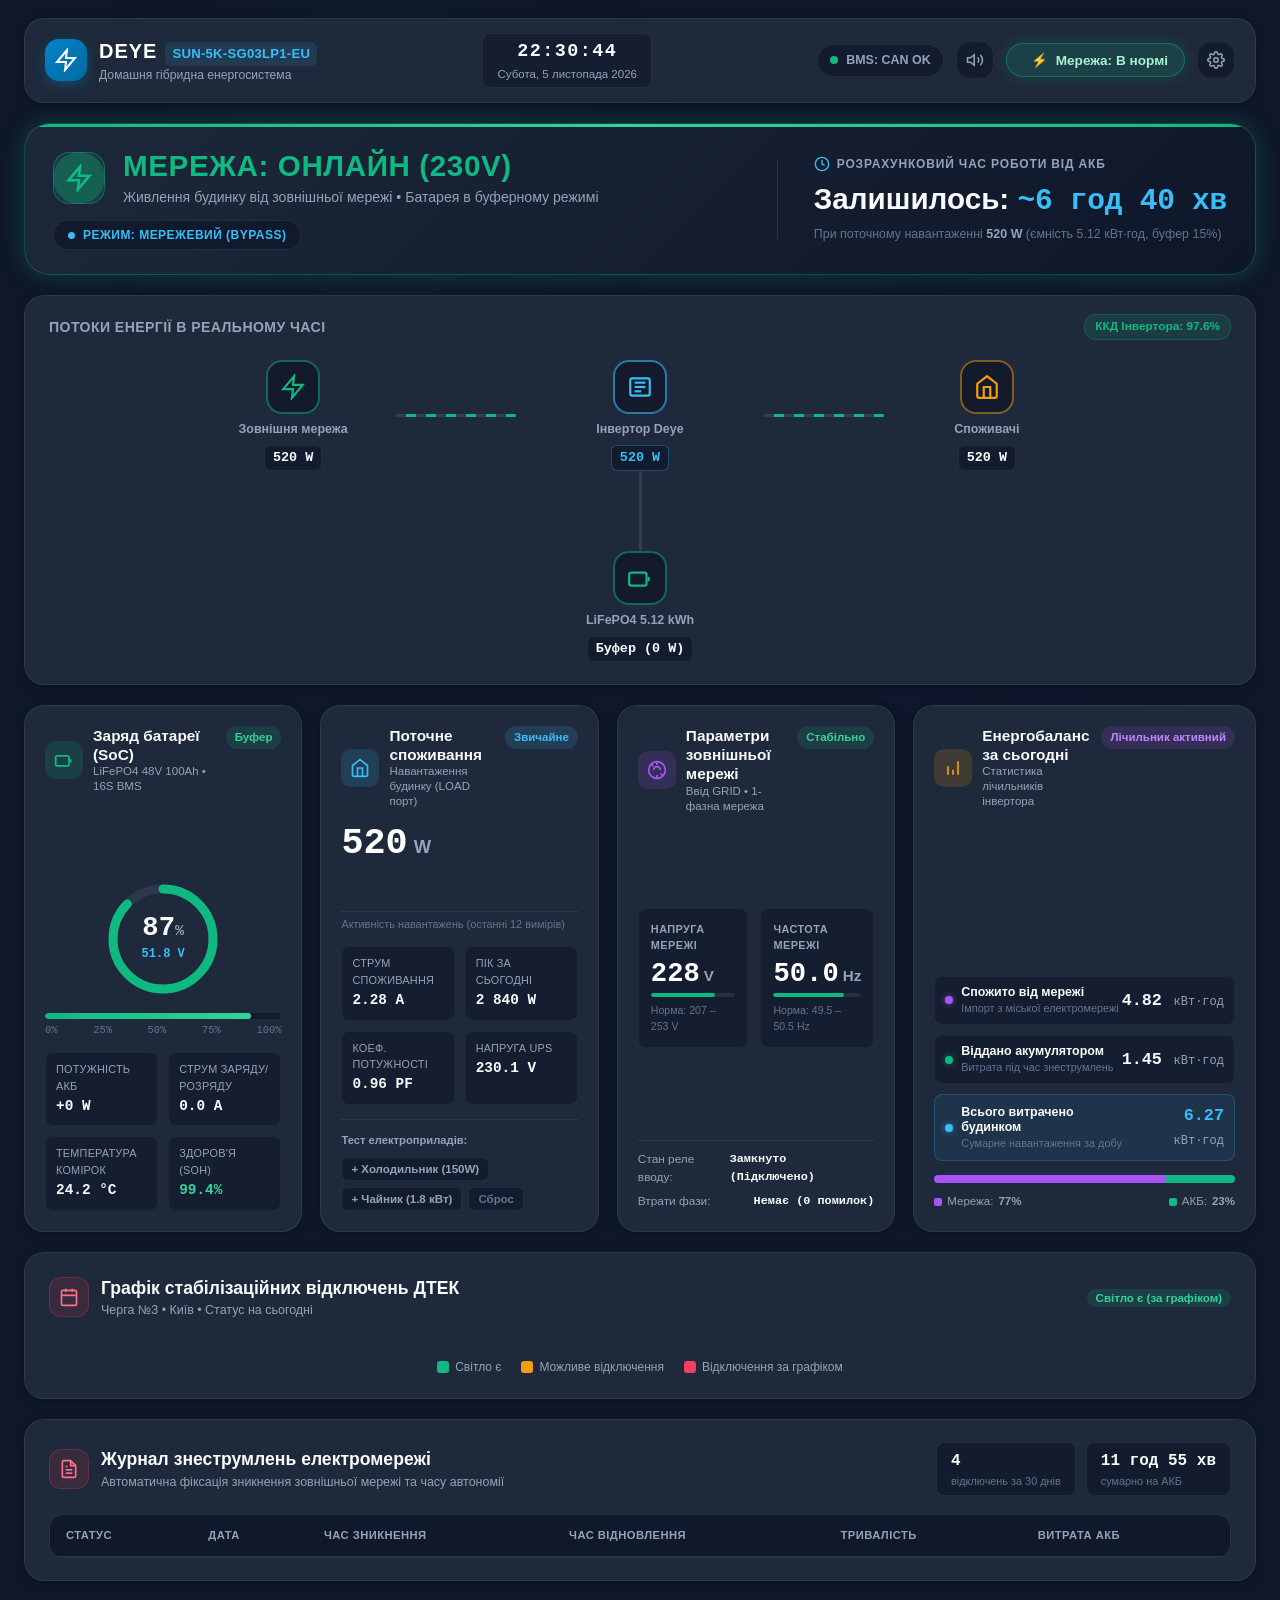
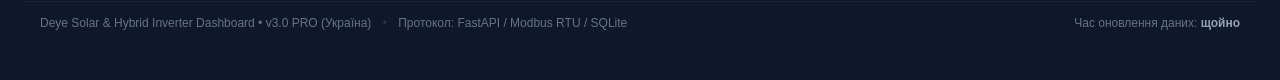
==== commit a3e16b9b: "Add files via upload" ====
--- a/index.html
+++ b/index.html
@@ -1,4 +1,4 @@
-<!DOCTYPE html>
+﻿<!DOCTYPE html>
 <html lang="uk">
 <head>
   <meta charset="UTF-8">
@@ -64,6 +64,14 @@
             </span>
           </button>
         </div>
+
+        <!-- Кнопка налаштувань адмін-панелі -->
+        <a href="/settings" class="settings-btn" id="settingsBtn" title="Адмін-панель налаштувань">
+          <svg viewBox="0 0 24 24" fill="none" stroke="currentColor" stroke-width="2">
+            <circle cx="12" cy="12" r="3"></circle>
+            <path d="M19.4 15a1.65 1.65 0 0 0 .33 1.82l.06.06a2 2 0 0 1 0 2.83 2 2 0 0 1-2.83 0l-.06-.06a1.65 1.65 0 0 0-1.82-.33 1.65 1.65 0 0 0-1 1.51V21a2 2 0 0 1-2 2 2 2 0 0 1-2-2v-.09A1.65 1.65 0 0 0 9 19.4a1.65 1.65 0 0 0-1.82.33l-.06.06a2 2 0 0 1-2.83 0 2 2 0 0 1 0-2.83l.06-.06a1.65 1.65 0 0 0 .33-1.82 1.65 1.65 0 0 0-1.51-1H3a2 2 0 0 1-2-2 2 2 0 0 1 2-2h.09A1.65 1.65 0 0 0 4.6 9a1.65 1.65 0 0 0-.33-1.82l-.06-.06a2 2 0 0 1 0-2.83 2 2 0 0 1 2.83 0l.06.06a1.65 1.65 0 0 0 1.82.33H9a1.65 1.65 0 0 0 1-1.51V3a2 2 0 0 1 2-2 2 2 0 0 1 2 2v.09a1.65 1.65 0 0 0 1 1.51 1.65 1.65 0 0 0 1.82-.33l.06-.06a2 2 0 0 1 2.83 0 2 2 0 0 1 0 2.83l-.06.06a1.65 1.65 0 0 0-.33 1.82V9a1.65 1.65 0 0 0 1.51 1H21a2 2 0 0 1 2 2 2 2 0 0 1-2 2h-.09a1.65 1.65 0 0 0-1.51 1z"></path>
+          </svg>
+        </a>
       </div>
     </header>
 
@@ -74,7 +82,7 @@
           <span class="radar-ping" id="radarPing"></span>
           <span class="status-icon" id="statusIcon">
             <svg viewBox="0 0 24 24" fill="none" stroke="currentColor" stroke-width="2.2">
-              <path d="M12 2v20M17 5H9.5a3.5 3.5 0 0 0 0 7h5a3.5 3.5 0 0 1 0 7H6"></path>
+              <polygon points="13 2 3 14 12 14 11 22 21 10 12 10 13 2"></polygon>
             </svg>
           </span>
           <div class="status-text-group">
@@ -558,3 +566,4 @@
   <script src="app.js"></script>
 </body>
 </html>
+
--- a/styles.css
+++ b/styles.css
@@ -1,4 +1,4 @@
-/* ==========================================================================
+﻿/* ==========================================================================
    Deye Inverter Home Energy System — Dark Theme & Responsive Stylesheet
    Palette: Background #0f172a, Cards #1e293b, Text #f8fafc / #94a3b8
    ========================================================================== */
@@ -50,7 +50,6 @@
   --transition-normal: 0.3s cubic-bezier(0.16, 1, 0.3, 1);
 }
 
-/* Сброс і базові параметри */
 *, *::before, *::after {
   box-sizing: border-box;
   margin: 0;
@@ -60,6 +59,8 @@
 }
 
 html, body {
+  display: block;
+  width: 100%;
   min-height: 100vh;
   background-color: var(--bg-main);
   color: var(--text-main);
@@ -69,7 +70,6 @@
   position: relative;
 }
 
-/* Декоративне фонове свічення */
 .bg-glow {
   position: fixed;
   border-radius: 50%;
@@ -105,10 +105,10 @@
   background: radial-gradient(circle, rgba(245, 158, 11, 0.18) 0%, transparent 70%);
 }
 
-/* Основний контейнер додатку */
 .app-container {
   position: relative;
   z-index: 1;
+  width: 100%;
   max-width: 1440px;
   margin: 0 auto;
   padding: 18px 24px 36px 24px;
@@ -125,6 +125,7 @@
   align-items: center;
   justify-content: space-between;
   gap: 16px;
+  width: 100%;
   padding: 14px 20px;
   background: var(--bg-card);
   border: 1px solid var(--border-card);
@@ -272,7 +273,32 @@
   height: 18px;
 }
 
-/* Кнопка симулятора відключення мережі */
+.settings-btn {
+  background: rgba(15, 23, 42, 0.7);
+  border: 1px solid var(--border-card);
+  border-radius: var(--radius-md);
+  width: 38px;
+  height: 38px;
+  display: flex;
+  align-items: center;
+  justify-content: center;
+  color: var(--text-muted);
+  cursor: pointer;
+  text-decoration: none;
+  transition: var(--transition-fast);
+}
+
+.settings-btn:hover {
+  background: var(--bg-subtle);
+  color: var(--text-main);
+  border-color: rgba(56, 189, 248, 0.4);
+}
+
+.settings-btn svg {
+  width: 18px;
+  height: 18px;
+}
+
 .sim-switch-wrapper {
   position: relative;
 }
@@ -298,11 +324,6 @@
 .sim-switch-btn:hover {
   background: rgba(16, 185, 129, 0.25);
   border-color: rgba(16, 185, 129, 0.7);
-  transform: translateY(-1px);
-}
-
-.sim-switch-btn:active {
-  transform: translateY(1px);
 }
 
 .sim-switch-btn.active-blackout {
@@ -310,13 +331,6 @@
   border-color: rgba(244, 63, 94, 0.65);
   color: #fecdd3;
   box-shadow: 0 0 20px rgba(244, 63, 94, 0.4);
-  animation: glow-pulse-red 2s infinite;
-}
-
-@keyframes glow-pulse-red {
-  0% { box-shadow: 0 0 12px rgba(244, 63, 94, 0.3); }
-  50% { box-shadow: 0 0 24px rgba(244, 63, 94, 0.6); }
-  100% { box-shadow: 0 0 12px rgba(244, 63, 94, 0.3); }
 }
 
 .switch-content {
@@ -326,13 +340,14 @@
 }
 
 /* ==========================================================================
-   1. Головний баннер статусу мережі (Network Hero Banner)
+   1. Головний баннер статусу мережі
    ========================================================================== */
 .network-banner {
   display: flex;
   align-items: center;
   justify-content: space-between;
   gap: 24px;
+  width: 100%;
   padding: 24px 28px;
   background: linear-gradient(135deg, rgba(30, 41, 59, 0.95) 0%, rgba(15, 23, 42, 0.95) 100%);
   border: 1px solid rgba(16, 185, 129, 0.3);
@@ -351,7 +366,6 @@
   right: 0;
   height: 3px;
   background: linear-gradient(90deg, #10b981 0%, #34d399 50%, #10b981 100%);
-  transition: all 0.4s ease;
 }
 
 body.blackout-active .network-banner {
@@ -381,7 +395,7 @@
   position: absolute;
   left: 0;
   top: 50%;
-  transform: translateY(-50%);
+  margin-top: -26px;
   width: 52px;
   height: 52px;
   border-radius: 50%;
@@ -391,15 +405,12 @@
 }
 
 @keyframes radar-ping {
-  75%, 100% {
-    transform: translateY(-50%) scale(1.6);
-    opacity: 0;
-  }
+  0% { transform: scale(1); opacity: 0.8; }
+  75%, 100% { transform: scale(2.2); opacity: 0; }
 }
 
 body.blackout-active .radar-ping {
   background: rgba(244, 63, 94, 0.4);
-  animation: radar-ping 1.2s cubic-bezier(0, 0, 0.2, 1) infinite;
 }
 
 .status-icon {
@@ -415,7 +426,6 @@
   position: relative;
   z-index: 1;
   flex-shrink: 0;
-  transition: all 0.3s ease;
 }
 
 body.blackout-active .status-icon {
@@ -440,17 +450,10 @@
   letter-spacing: 0.02em;
   color: var(--color-online);
   line-height: 1.2;
-  transition: color 0.3s ease;
 }
 
 body.blackout-active .status-headline {
   color: var(--color-offline);
-  animation: blink-soft 2.5s infinite ease-in-out;
-}
-
-@keyframes blink-soft {
-  0%, 100% { opacity: 1; }
-  50% { opacity: 0.85; }
 }
 
 .status-subtext {
@@ -535,7 +538,6 @@
   color: #38bdf8;
   font-family: var(--font-mono);
   letter-spacing: -0.01em;
-  transition: color 0.3s ease;
 }
 
 body.blackout-active .runtime-value .highlight {
@@ -610,7 +612,6 @@
   gap: 6px;
   position: relative;
   z-index: 2;
-  transition: all var(--transition-normal);
 }
 
 .node-icon {
@@ -622,7 +623,6 @@
   display: flex;
   align-items: center;
   justify-content: center;
-  transition: all var(--transition-normal);
 }
 
 .node-icon svg {
@@ -763,6 +763,7 @@
   display: grid;
   grid-template-columns: repeat(4, 1fr);
   gap: 18px;
+  width: 100%;
 }
 
 .metric-card {
@@ -774,14 +775,8 @@
   flex-direction: column;
   justify-content: space-between;
   box-shadow: var(--shadow-sm);
-  transition: transform var(--transition-fast), border-color var(--transition-fast), box-shadow var(--transition-fast);
   position: relative;
-}
-
-.metric-card:hover {
-  border-color: rgba(148, 163, 184, 0.25);
-  box-shadow: var(--shadow-md);
-  transform: translateY(-2px);
+  width: 100%;
 }
 
 .card-header {
@@ -826,7 +821,9 @@
 }
 
 .card-subtitle {
+  display: block;
   font-size: 0.72rem;
+  line-height: 1.3;
   color: var(--text-muted);
 }
 
@@ -1276,6 +1273,7 @@
   border-radius: var(--radius-lg);
   padding: 22px 24px;
   box-shadow: var(--shadow-sm);
+  width: 100%;
 }
 
 .dtek-icon-badge {
@@ -1307,11 +1305,10 @@
   flex-direction: column;
   align-items: center;
   gap: 6px;
-  transition: transform var(--transition-fast);
+  transition: border-color var(--transition-fast);
 }
 
 .dtek-hour-cell:hover {
-  transform: translateY(-2px);
   border-color: rgba(56, 189, 248, 0.4);
 }
 
@@ -1372,6 +1369,7 @@
   border-radius: var(--radius-lg);
   padding: 22px 24px;
   box-shadow: var(--shadow-sm);
+  width: 100%;
 }
 
 .section-header {
@@ -1508,12 +1506,6 @@
 .status-active {
   background: rgba(244, 63, 94, 0.22);
   color: #fb7185;
-  animation: pulse-active 1.5s infinite;
-}
-
-@keyframes pulse-active {
-  0%, 100% { opacity: 1; }
-  50% { opacity: 0.65; }
 }
 
 .badge-dot {
@@ -1556,6 +1548,7 @@
   border-top: 1px solid rgba(148, 163, 184, 0.08);
   flex-wrap: wrap;
   gap: 10px;
+  width: 100%;
 }
 
 .footer-separator {
@@ -1593,24 +1586,12 @@
   border-radius: var(--radius-md);
   box-shadow: var(--shadow-lg);
   color: var(--text-main);
-  animation: toast-slide-in 0.35s cubic-bezier(0.16, 1, 0.3, 1) forwards;
   transition: all 0.3s ease;
 }
 
 .toast.toast-hiding {
   opacity: 0;
-  transform: translateX(50px);
-}
-
-@keyframes toast-slide-in {
-  from {
-    opacity: 0;
-    transform: translateY(20px) scale(0.95);
-  }
-  to {
-    opacity: 1;
-    transform: translateY(0) scale(1);
-  }
+  transform: translateY(10px);
 }
 
 .toast-danger {
@@ -1785,4 +1766,4 @@
 
 .hidden {
   display: none !important;
-}
+}
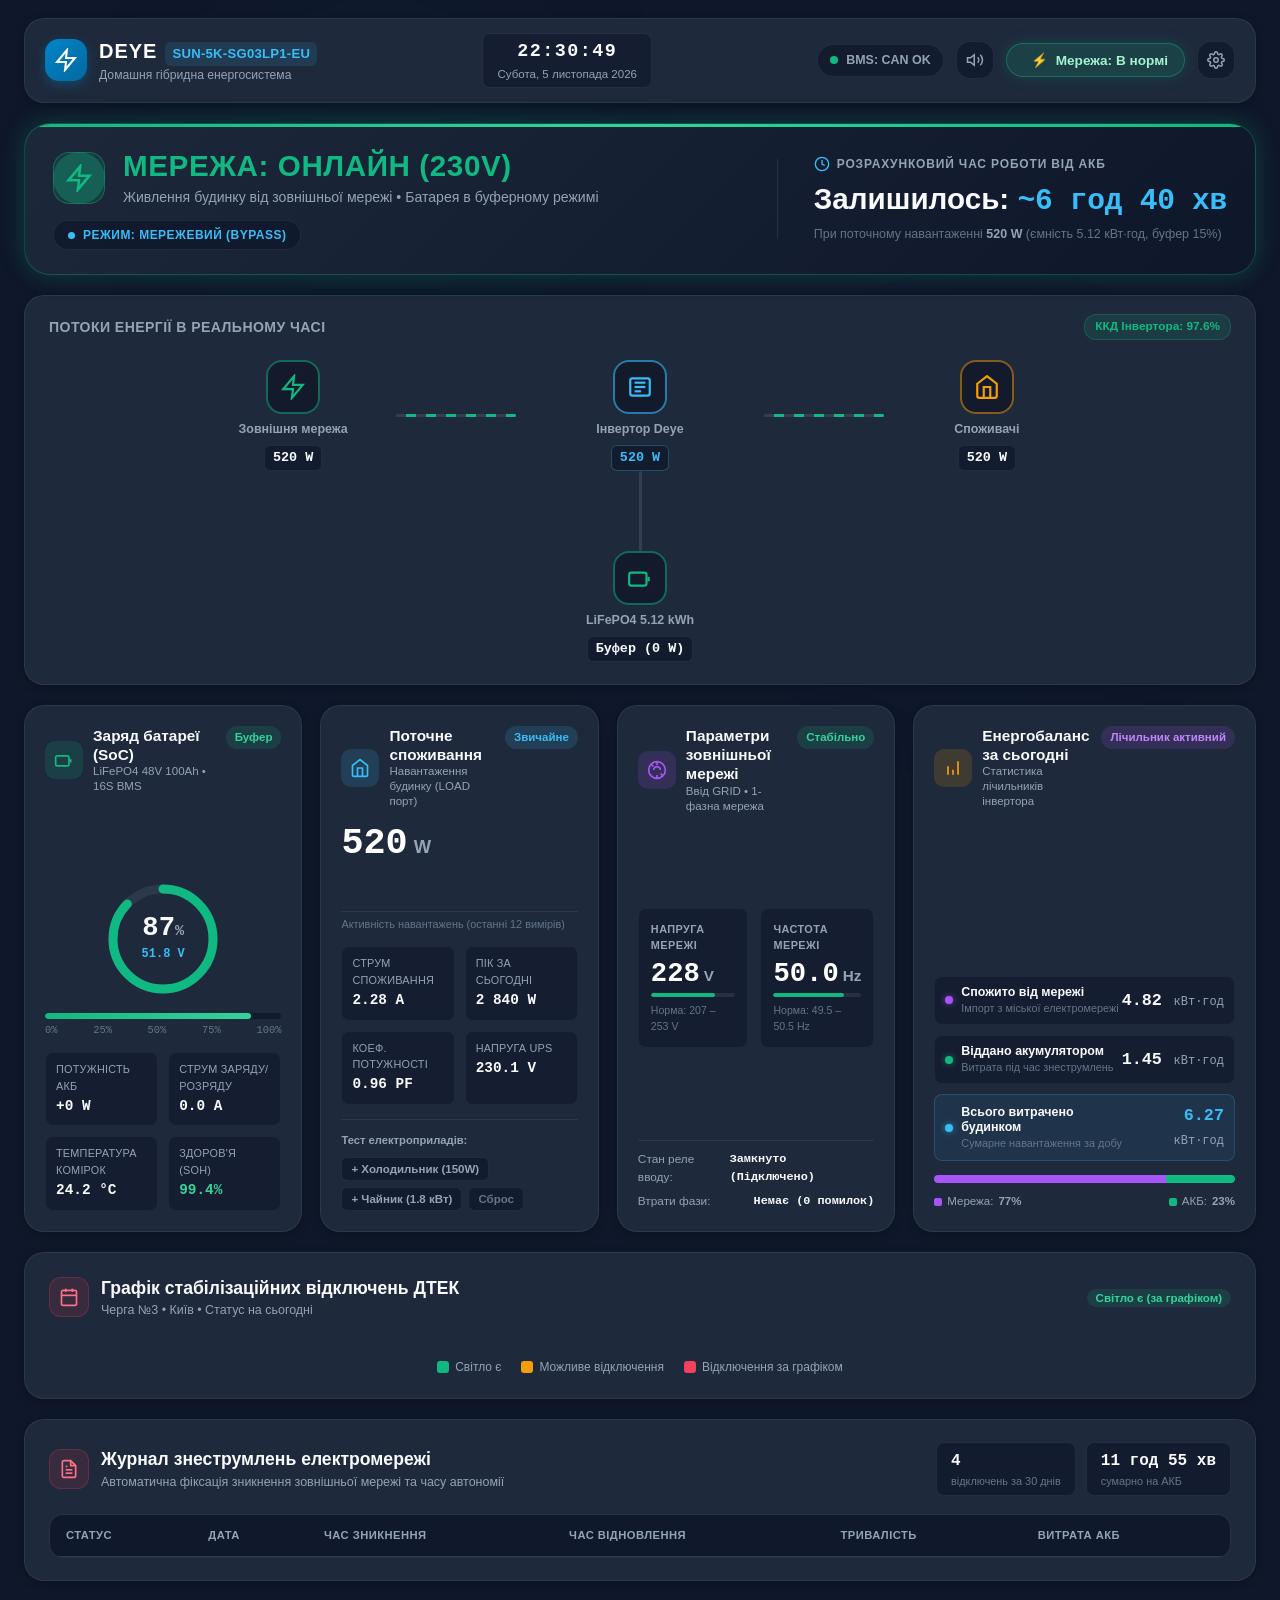
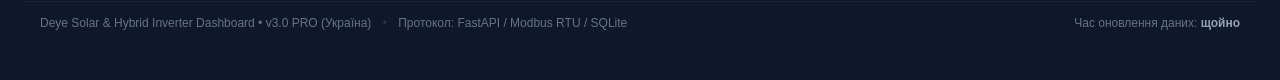
==== commit e065f606: "Update" ====
--- a/index.html
+++ b/index.html
@@ -23,7 +23,7 @@
         <div>
           <div class="brand-title">
             <span class="brand-name">DEYE</span>
-            <span class="brand-model">SUN-5K-SG03LP1-EU</span>
+            <span class="brand-model" id="inverterModelText">SUN-5K-SG03LP1-EU</span>
           </div>
           <div class="brand-subtitle">Домашня гібридна енергосистема</div>
         </div>
@@ -69,7 +69,7 @@
         <a href="/settings" class="settings-btn" id="settingsBtn" title="Адмін-панель налаштувань">
           <svg viewBox="0 0 24 24" fill="none" stroke="currentColor" stroke-width="2">
             <circle cx="12" cy="12" r="3"></circle>
-            <path d="M19.4 15a1.65 1.65 0 0 0 .33 1.82l.06.06a2 2 0 0 1 0 2.83 2 2 0 0 1-2.83 0l-.06-.06a1.65 1.65 0 0 0-1.82-.33 1.65 1.65 0 0 0-1 1.51V21a2 2 0 0 1-2 2 2 2 0 0 1-2-2v-.09A1.65 1.65 0 0 0 9 19.4a1.65 1.65 0 0 0-1.82.33l-.06.06a2 2 0 0 1-2.83 0 2 2 0 0 1 0-2.83l.06-.06a1.65 1.65 0 0 0 .33-1.82 1.65 1.65 0 0 0-1.51-1H3a2 2 0 0 1-2-2 2 2 0 0 1 2-2h.09A1.65 1.65 0 0 0 4.6 9a1.65 1.65 0 0 0-.33-1.82l-.06-.06a2 2 0 0 1 0-2.83 2 2 0 0 1 2.83 0l.06.06a1.65 1.65 0 0 0 1.82.33H9a1.65 1.65 0 0 0 1-1.51V3a2 2 0 0 1 2-2 2 2 0 0 1 2 2v.09a1.65 1.65 0 0 0 1 1.51 1.65 1.65 0 0 0 1.82-.33l.06-.06a2 2 0 0 1 2.83 0 2 2 0 0 1 0 2.83l-.06.06a1.65 1.65 0 0 0-.33 1.82V9a1.65 1.65 0 0 0 1.51 1H21a2 2 0 0 1 2 2 2 2 0 0 1-2 2h-.09a1.65 1.65 0 0 0-1.51 1z"></path>
+            <path d="M19.4 15a1.65 1.65 0 0 0 .33 1.82l.06.06a2 2 0 0 1 0 2.83 2 2 0 0 1-2.83 0l-.06-.06a1.65 1.65 0 0 0-1.82-.33 1.65 1.65 0 0 0-1 1.51V21a2 2 0 0 1-2 2 2 2 0 0 1-2-2v-.09A1.65 1.65 0 0 0 9 19.4a1.65 1.65 0 0 0-1.82.33l-.06.06a2 2 0 0 1-2.83 0 2 2 0 0 1 0-2.83l-.06-.06a1.65 1.65 0 0 0 .33-1.82 1.65 1.65 0 0 0-1.51-1H3a2 2 0 0 1-2-2 2 2 0 0 1 2-2h.09A1.65 1.65 0 0 0 4.6 9a1.65 1.65 0 0 0-.33-1.82l-.06-.06a2 2 0 0 1 0-2.83 2 2 0 0 1 2.83 0l.06.06a1.65 1.65 0 0 0 1.82.33H9a1.65 1.65 0 0 0 1-1.51V3a2 2 0 0 1 2-2 2 2 0 0 1 2 2v.09a1.65 1.65 0 0 0 1 1.51 1.65 1.65 0 0 0 1.82-.33l.06-.06a2 2 0 0 1 2.83 0 2 2 0 0 1 0 2.83l-.06.06a1.65 1.65 0 0 0-.33 1.82V9a1.65 1.65 0 0 0 1.51 1H21a2 2 0 0 1 2 2 2 2 0 0 1-2 2h-.09a1.65 1.65 0 0 0-1.51 1z"></path>
           </svg>
         </a>
       </div>
@@ -190,7 +190,7 @@
                 <line x1="20" y1="11" x2="20" y2="15"></line>
               </svg>
             </div>
-            <div class="node-label">LiFePO4 5.12 kWh</div>
+            <div class="node-label" id="flowBatLabel">LiFePO4 5.12 kWh</div>
             <div class="node-val" id="flowBatVal">Буфер (0 W)</div>
           </div>
         </div>
@@ -211,7 +211,7 @@
             </div>
             <div>
               <h2 class="card-title">Заряд батареї (SoC)</h2>
-              <span class="card-subtitle">LiFePO4 48V 100Ah • 16S BMS</span>
+              <span class="card-subtitle" id="batteryCapacitySubtitle">LiFePO4 48V 100Ah • 16S BMS</span>
             </div>
           </div>
           <span class="card-pill pill-normal" id="batteryStatePill">Буфер</span>
@@ -258,7 +258,7 @@
               </div>
               <div class="data-mini-item">
                 <span class="mini-label">Здоров'я (SOH)</span>
-                <span class="mini-value color-green">99.4%</span>
+                <span class="mini-value color-green" id="batterySohText">99.4%</span>
               </div>
             </div>
           </div>
@@ -565,5 +565,4 @@
 
   <script src="app.js"></script>
 </body>
-</html>
-
+</html>
--- a/styles.css
+++ b/styles.css
@@ -1764,6 +1764,62 @@
   }
 }
 
+/* Custom Schedule Editor in Settings */
+.custom-schedule-section {
+  margin-top: 20px;
+  padding: 16px;
+  background: rgba(15, 23, 42, 0.4);
+  border: 1px solid var(--border-card);
+  border-radius: var(--radius-md);
+}
+.custom-schedule-grid {
+  display: grid;
+  grid-template-columns: repeat(6, 1fr);
+  gap: 8px;
+  margin-top: 12px;
+}
+.custom-hour-cell {
+  background: rgba(30, 41, 59, 0.6);
+  border: 1px solid var(--border-card);
+  border-radius: var(--radius-sm);
+  padding: 8px;
+  text-align: center;
+  cursor: pointer;
+  transition: all 0.2s ease;
+}
+.custom-hour-cell:hover {
+  border-color: #38bdf8;
+}
+.custom-hour-cell .hour-label {
+  font-size: 0.75rem;
+  color: #94a3b8;
+  display: block;
+  margin-bottom: 4px;
+}
+.custom-hour-cell .hour-status-dot {
+  width: 14px;
+  height: 14px;
+  border-radius: 50%;
+  margin: 0 auto;
+}
+.custom-hour-cell.status-yes .hour-status-dot {
+  background: #10b981;
+  box-shadow: 0 0 8px rgba(16, 185, 129, 0.4);
+}
+.custom-hour-cell.status-maybe .hour-status-dot {
+  background: #f59e0b;
+  box-shadow: 0 0 8px rgba(245, 158, 11, 0.4);
+}
+.custom-hour-cell.status-no .hour-status-dot {
+  background: #ef4444;
+  box-shadow: 0 0 8px rgba(239, 68, 68, 0.4);
+}
+@media (max-width: 768px) {
+  .custom-schedule-grid {
+    grid-template-columns: repeat(4, 1fr);
+  }
+}
+
 .hidden {
   display: none !important;
 }
